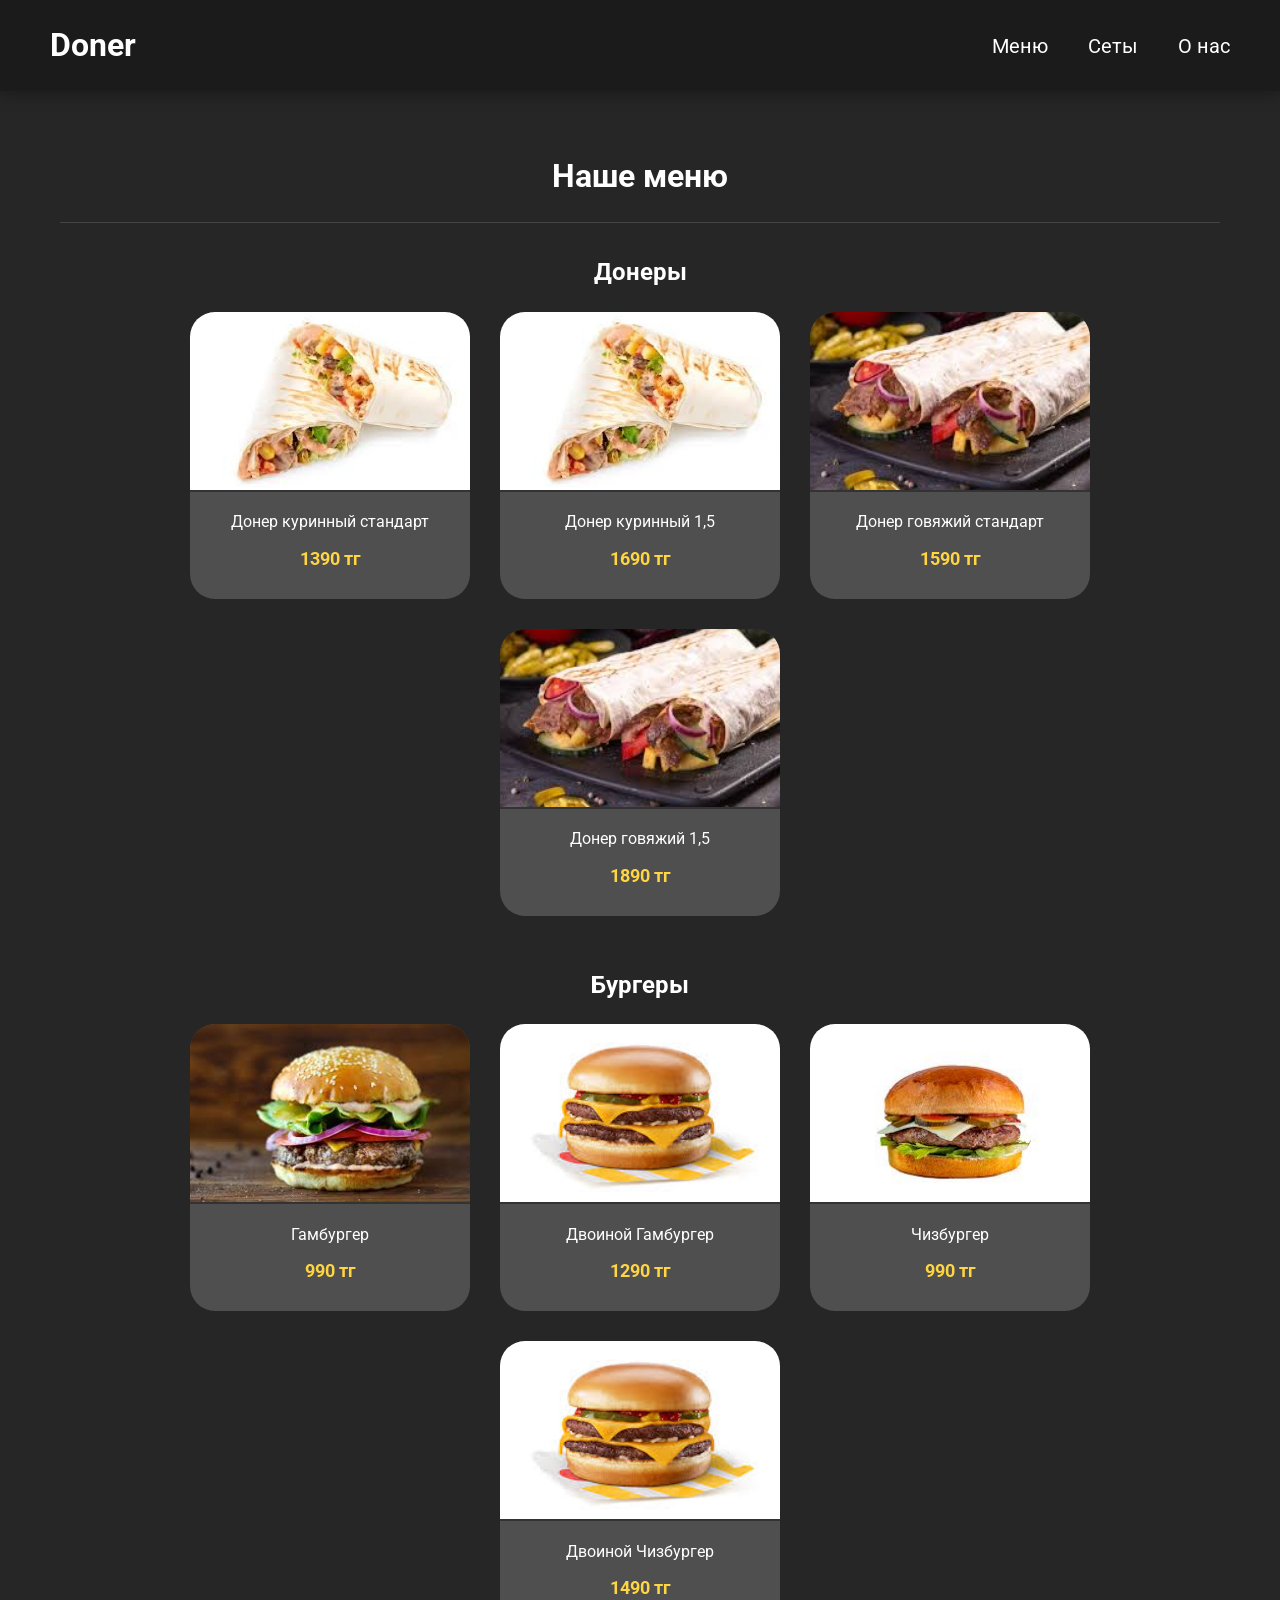
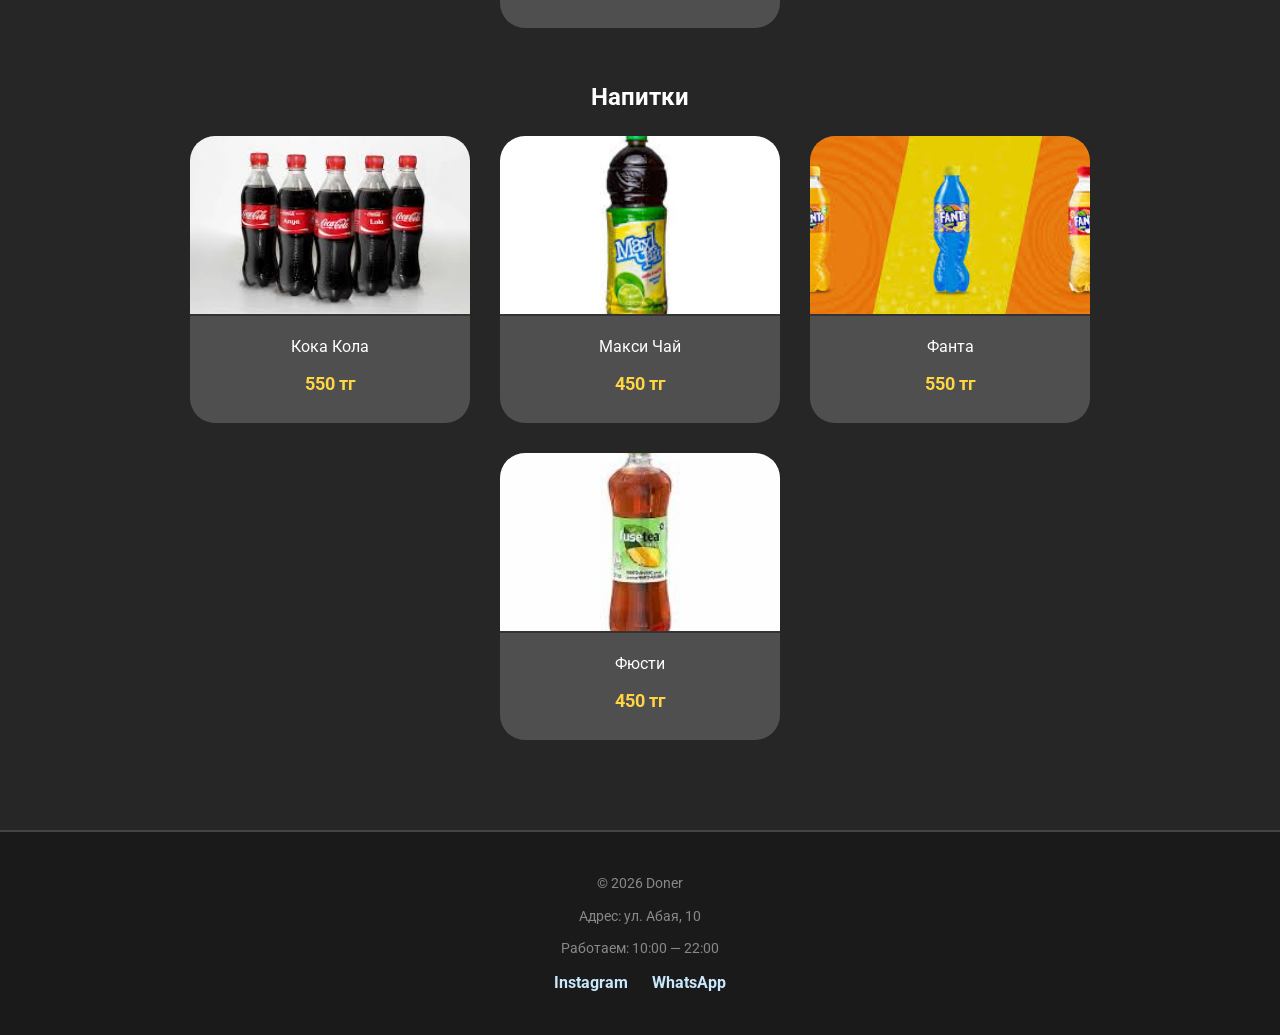
==== index.html @ 3eaf235e "Add files via upload" ====
<!DOCTYPE html>
<html>
    <head>
         <title>Doner</title>
         <link rel="stylesheet" type="text/css" href="doner.css">
         <link rel="website icon" type="webp" href=".webp">
         <meta charset="UTF-8">
         <meta name="viewport" content="width=device-width, initial-scale=1.0">
    </head>
    <body>
     <header>
          <div class="logo">
               <h1>Doner</h1>
          </div>

          <nav class="nav-links"> 
               <a href="#">Меню</a>
               <a href="#">Сеты</a>
               <a href="#">О нас</a>
          </nav>
     </header>

     <div class="container">
          <h1 class="menu">Наше меню</h1>
          <hr>
          <h2>Донеры</h2> 
          <section>
               <div class="doner">
                    <img src="chicenburger.jpeg">
                    <p>Донер куринный стандарт</p>
                    <p class="price">1390 тг</p>
               </div>

               <div class="chicen-doner">
                    <img src="chicenburger.jpeg">
                    <p>Донер куринный 1,5</p>
                    <p class="price">1690 тг</p>
               </div>

               <div class="doner">
                    <img src="cowdoner.jpg">
                    <p>Донер говяжий стандарт</p>
                    <p class="price">1590 тг</p>
               </div>

               <div class="chicen-doner">
                    <img src="cowdoner.jpg">
                    <p>Донер говяжий 1,5</p>
                    <p class="price">1890 тг</p>
               </div>
          </section>
          <h2>Бургеры</h2>
          <section>
               <div class="doner">
                    <img src="gamburger.jpg">
                    <p>Гамбургер</p>
                    <p class="price">990 тг</p>
               </div>

               <div class="doner">
                    <img src="2gamburger.jpg">
                    <p>Двоиной Гамбургер</p>
                    <p class="price">1290 тг</p>
               </div>

               <div class="doner">
                    <img src="чизбургер..jpg.jpg">
                    <p>Чизбургер</p>
                    <p class="price">990 тг</p>
               </div>

               <div class="doner">
                    <img src="чизбургер..jpg.jpg.jpg">
                    <p>Двоиной Чизбургер</p>
                    <p class="price">1490 тг</p>
               </div>
          </section>

          <h2>Напитки</h2>
          <section>
               <div class="doner">
                    <img src="колы.jpg">
                    <p>Кока Кола</p>
                    <p class="price">550 тг</p>
               </div>

               <div class="doner">
                    <img src="махичай.jpg">
                    <p>Макси Чай</p>
                    <p class="price">450 тг</p>
               </div>

               <div class="doner">
                    <img src="фантф.jpg">
                    <p>Фанта</p>
                    <p class="price">550 тг</p>
               </div>

               <div class="doner">
                    <img src="фюсти.jpg">
                    <p>Фюсти</p>
                    <p class="price">450 тг</p>
               </div>
          </section>
     </div>
     <footer>
    <div class="footer-content">
        <p>© 2026 Doner</p>
        <p>Адрес: ул. Абая, 10</p>
        <p>Работаем: 10:00 — 22:00</p>
        <div class="socials">
            <a href="#">Instagram</a>
            <a href="#">WhatsApp</a>
        </div>
    </div>
</footer>
    </body>
</html>
---- doner.css ----
/*@import url('https://fonts.googleapis.com/css2?family=Inter:ital,opsz,wght@0,14..32,100..900;1,14..32,100..900&family=Montserrat:ital,wght@0,100..900;1,100..900&family=Mulish:ital,wght@0,200..1000;1,200..1000&family=Raleway:ital,wght@0,100..900;1,100..900&family=Roboto:ital,wght@0,100..900;1,100..900&display=swap');

* { 
    margin: 0; 
    padding: 0; 
    box-sizing: border-box;  
}

body {
	background-color: #262626; 
	color: white; 
	font-family: Roboto;
}
header {
    display: flex;
    justify-content: space-between;
    align-items: center;
    padding: 20px 50px;
    background-color: rgba(26, 26, 26, 0.8);    
    backdrop-filter: blur(10px); 
    -webkit-backdrop-filter: blur(10px);
    position: sticky;
    z-index: 1000;
    top: 0;
    box-shadow: 0 4px 15px rgba(0, 0, 0, 0.3);
    width: 100%;
}

.nav-links {
    display: flex;
    gap: 40px;
}

header a {
    font-size: 24px;
    color: white;
    text-decoration: none;
    font-family: 'Roboto', sans-serif;
}

header a:hover {
    color: #ffcc00;
}

header a:active {
    color: #ffcc00;
}
.container {
    margin: 35px;
}


.container section {
    display: flex;
    flex-wrap: wrap;
    gap: 40px;
    justify-content: flex-start;
    margin: 40px;
}

.doner, .chicen-doner {
    height: 250px;
    width: 300px;
    background-color: #4f4f4f;
    border-radius: 25px;
    text-align: center;

    transition: transform 0.3s ease, box-shadow 0.3s ease; 
    cursor: pointer;
}

.doner:hover, .chicen-doner:hover {
    transform: scale(1.05); 
    box-shadow: 0 10px 20px rgba(0, 0, 0, 0.5);
    background-color: #5a5a5a;
}

.container img {
    height: 180px;
    width: 100%;
    border-radius: 25px 25px 0 0;
    object-fit: cover;
}

.doner p, .chicen-doner p {
    line-height: 1.4;
}

.price {
    color: #ffd642;
    font-weight: bold;
}
.container h1,h2{
    text-align: center;
    margin-bottom: 15px;
    margin-top: 15px;
}
footer {
    background-color: #1a1a1a;
    color: #888;
    padding: 40px 20px;
    text-align: center;
    border-top: 2px solid grey;
}

.footer-content p {
    margin-bottom: 10px;
    font-size: 14px;
}

.socials a {
    color: #cae8fc;
    text-decoration: none;
    margin: 0 10px;
    font-weight: bold;
}

.socials a:hover {
    text-decoration: underline;
}*/
/* 1. ПОДКЛЮЧЕНИЕ ШРИФТОВ И ОБЩИЕ СТИЛИ */
@import url('https://fonts.googleapis.com/css2?family=Roboto:wght@100..900&display=swap');

* { 
    margin: 0; 
    padding: 0; 
    box-sizing: border-box;  
}

html {
    scroll-behavior: smooth; /* Плавная прокрутка при нажатии на ссылки в меню */
}

body {
    background-color: #262626; 
    color: white; 
    font-family: 'Roboto', sans-serif;
    line-height: 1.6;
}

/* 2. ШАПКА САЙТА (HEADER) */
header {
    display: flex;
    justify-content: space-between;
    align-items: center;
    padding: 20px 50px;
    background-color: rgba(26, 26, 26, 0.8);    
    backdrop-filter: blur(10px); 
    -webkit-backdrop-filter: blur(10px);
    position: sticky;
    top: 0;
    width: 100%;
    z-index: 1000;
    box-shadow: 0 4px 15px rgba(0, 0, 0, 0.3);
}

.nav-links {
    display: flex;
    gap: 40px;
}

header a {
    font-size: 20px;
    color: white;
    text-decoration: none;
    transition: color 0.3s ease;
}

header a:hover, header a:active {
    color: #ffcc00;
}

/* 3. КОНТЕНТ (МЕНЮ) */
.container {
    padding: 40px 20px;
    max-width: 1200px;
    margin: 0 auto; /* Центрируем всё содержимое на больших экранах */
}

.container h1, .container h2 {
    text-align: center;
    margin: 20px 0;
}

hr {
    border: 0;
    height: 1px;
    background: #444;
    margin-bottom: 30px;
}

/* Сетка карточек */
.container section {
    display: flex;
    flex-wrap: wrap;
    gap: 30px;
    justify-content: center; /* Центрируем карточки в ряду */
    margin-bottom: 50px;
}

/* Карточка товара */
.doner, .chicen-doner {
    width: 280px;
    background-color: #4f4f4f;
    border-radius: 25px;
    text-align: center;
    padding-bottom: 15px;
    overflow: hidden; /* Чтобы картинка не вылезала за скругление углов */
    transition: transform 0.3s ease, box-shadow 0.3s ease; 
    cursor: pointer;
}

.doner:hover, .chicen-doner:hover {
    transform: scale(1.05); 
    box-shadow: 0 10px 25px rgba(0, 0, 0, 0.6);
    background-color: #5a5a5a;
}

.container img {
    height: 180px;
    width: 100%;
    object-fit: cover;
    border-bottom: 2px solid #333;
}

.doner p, .chicen-doner p {
    margin: 10px 5px;
    font-size: 16px;
}

.price {
    color: #ffd642;
    font-weight: bold;
    font-size: 18px !important;
}

/* 4. ПОДВАЛ (FOOTER) */
footer {
    background-color: #1a1a1a;
    color: #888;
    padding: 40px 20px;
    text-align: center;
    border-top: 2px solid #444;
}

.footer-content p {
    margin-bottom: 10px;
    font-size: 14px;
}

.socials a {
    color: #cae8fc;
    text-decoration: none;
    margin: 0 10px;
    font-weight: bold;
}

/* 5. КНОПКА WHATSAPP */
.whatsapp-button {
    position: fixed;
    bottom: 20px;
    right: 20px;
    background-color: #25d366;
    color: white;
    text-decoration: none;
    padding: 12px 20px;
    border-radius: 50px;
    display: flex;
    align-items: center;
    gap: 10px;
    z-index: 2000;
    box-shadow: 0 4px 15px rgba(0,0,0,0.5);
    transition: transform 0.3s ease;
}

.whatsapp-button:hover {
    transform: scale(1.1);
}

/* 6. АДАПТАЦИЯ ПОД МОБИЛЬНЫЕ УСТРОЙСТВА */
@media (max-width: 768px) {
    header {
        padding: 15px 20px;
        flex-direction: column; /* На очень узких экранах лого будет над меню */
        gap: 10px;
    }

    .nav-links {
        gap: 20px;
    }

    header a {
        font-size: 16px;
    }

    .container {
        padding: 20px 10px;
    }

    .container section {
        gap: 20px;
    }

    .doner, .chicen-doner {
        width: 100%; /* Карточка на всю ширину экрана */
        max-width: 320px; /* Чтобы не была слишком широкой на планшетах */
    }

    .whatsapp-button {
        padding: 10px 15px;
        font-size: 14px;
    }
}
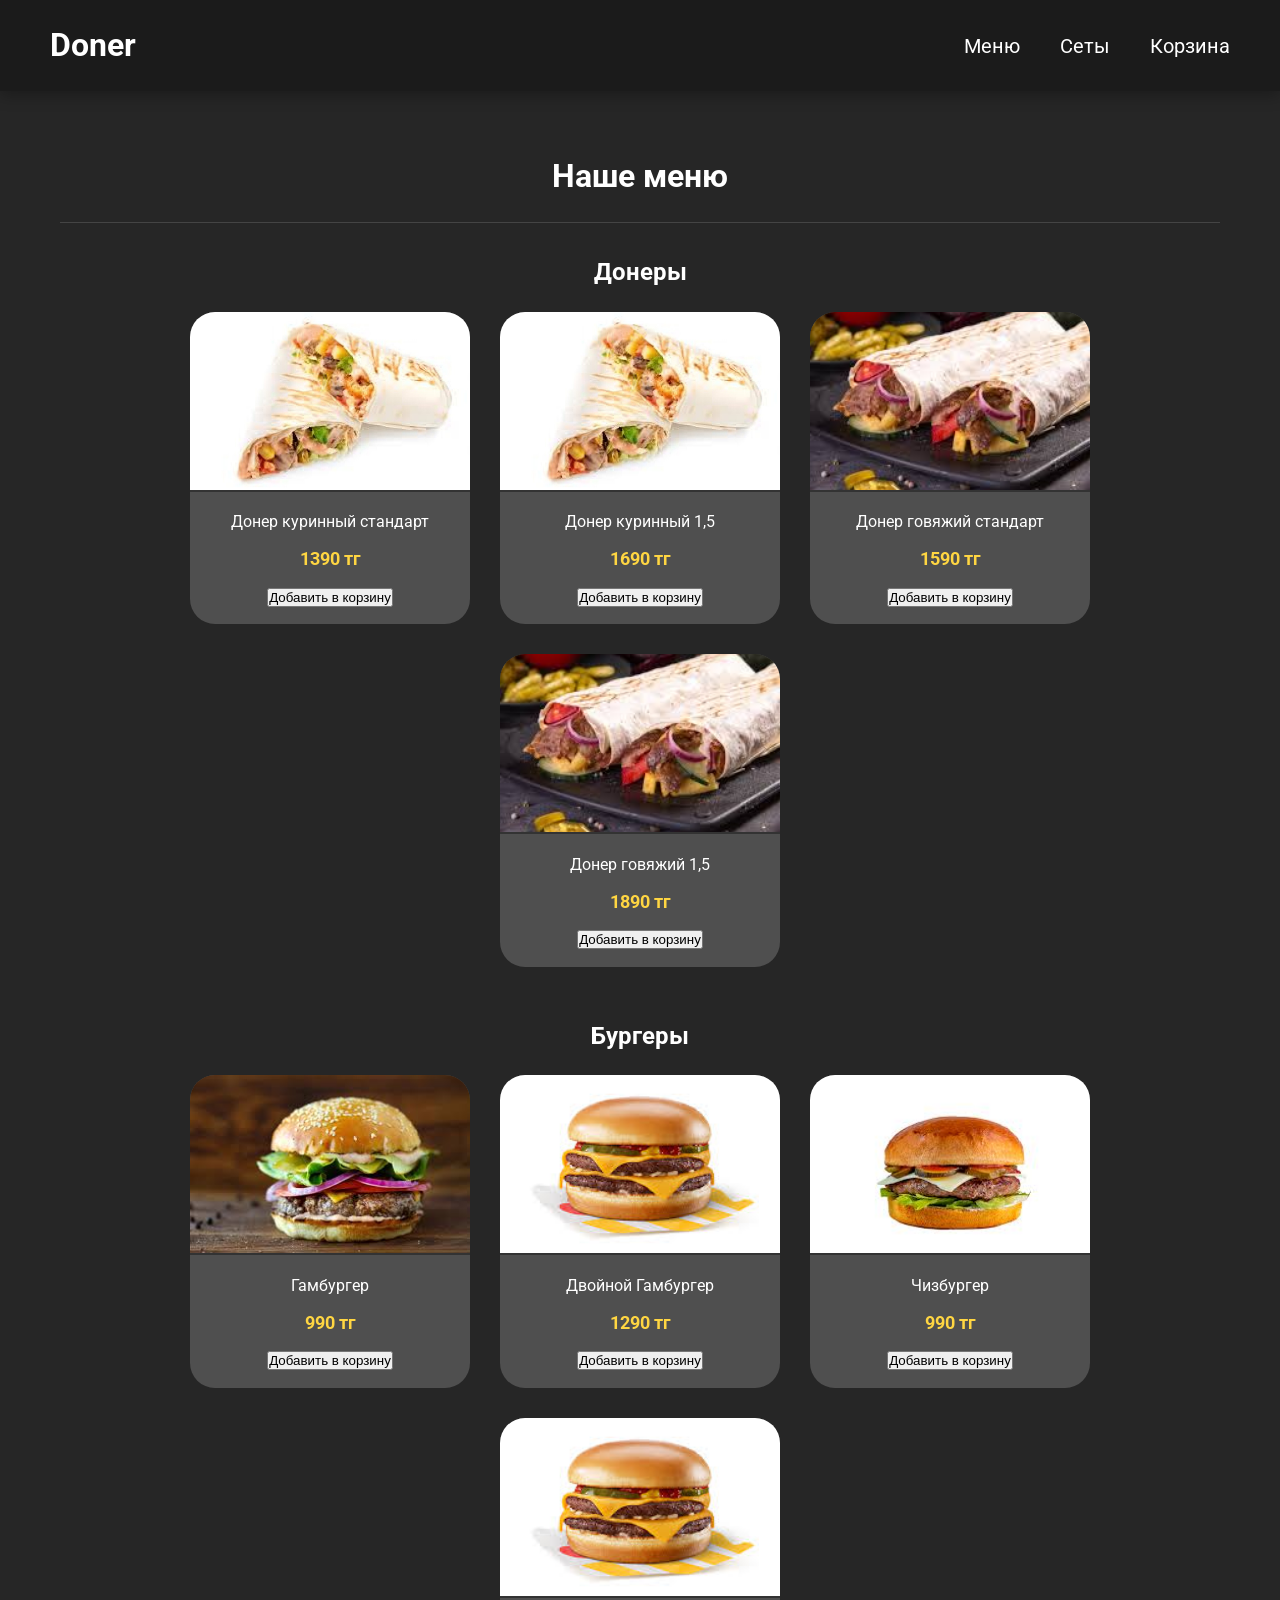
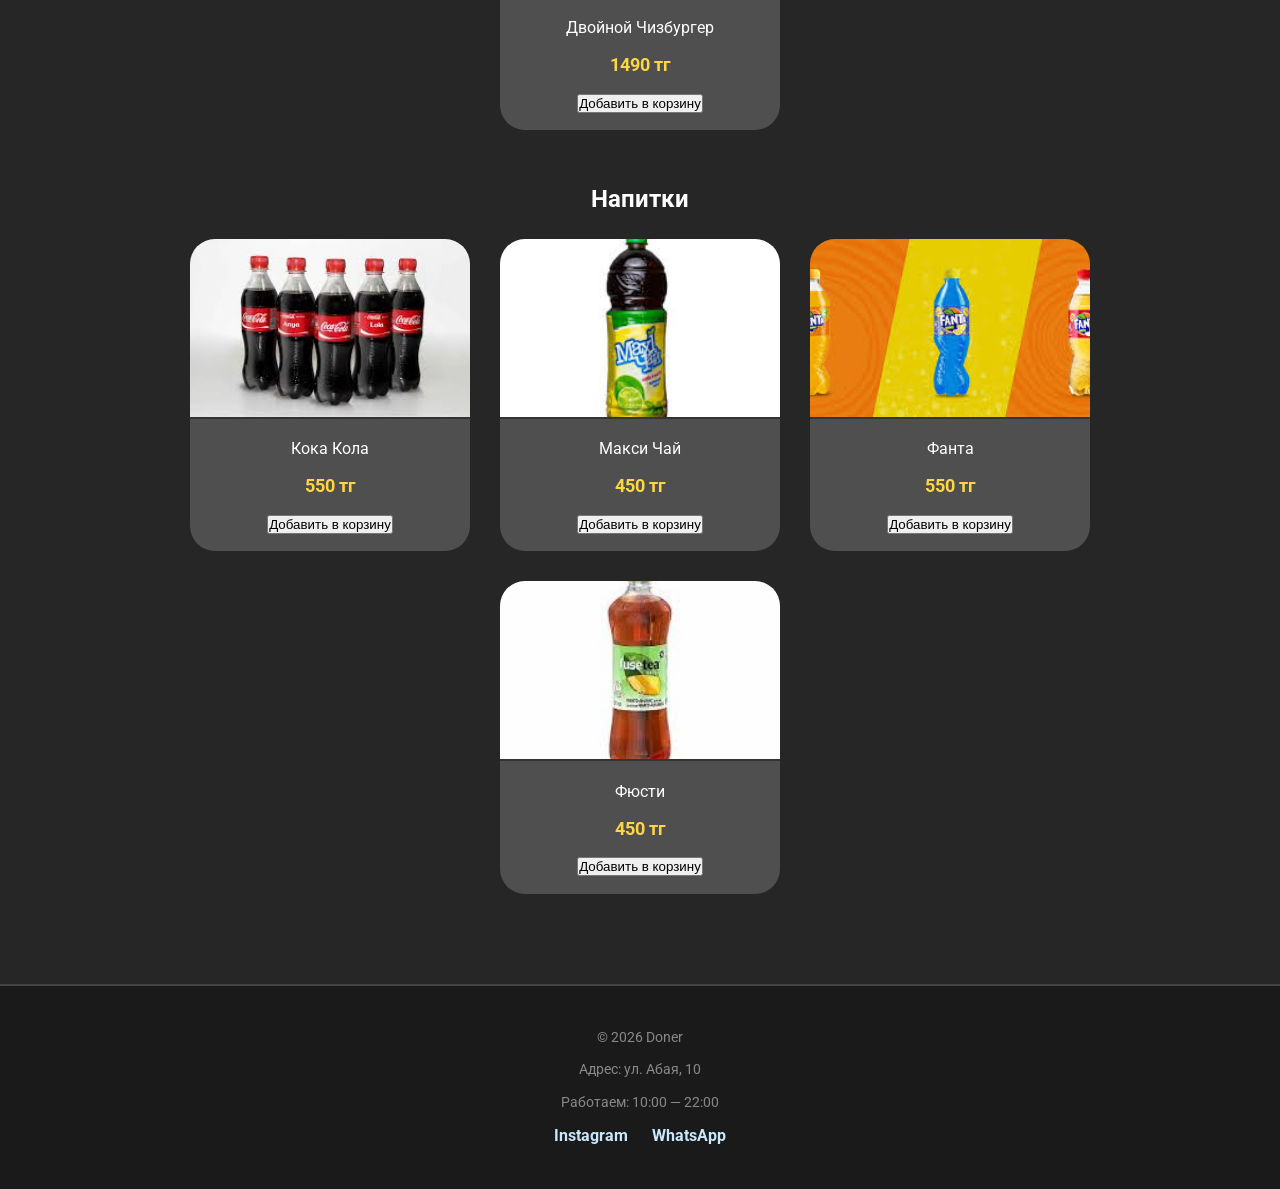
==== commit ccfd89a1: "Add files via upload" ====
--- a/index.html
+++ b/index.html
@@ -4,6 +4,7 @@
          <title>Doner</title>
          <link rel="stylesheet" type="text/css" href="doner.css">
          <link rel="website icon" type="webp" href=".webp">
+         <link href="https://unpkg.com/aos@2.3.1/dist/aos.css" rel="stylesheet">
          <meta charset="UTF-8">
          <meta name="viewport" content="width=device-width, initial-scale=1.0">
     </head>
@@ -16,7 +17,7 @@
           <nav class="nav-links"> 
                <a href="#">Меню</a>
                <a href="#">Сеты</a>
-               <a href="#">О нас</a>
+               <a href="#">Корзина</a>
           </nav>
      </header>
 
@@ -25,81 +26,93 @@
           <hr>
           <h2>Донеры</h2> 
           <section>
-               <div class="doner">
+               <div class="doner" data-aos="fade-up" data-aos-delay="100">
                     <img src="chicenburger.jpeg">
                     <p>Донер куринный стандарт</p>
                     <p class="price">1390 тг</p>
+                    <button class="buy-btn">Добавить в корзину</button>
                </div>
 
-               <div class="chicen-doner">
+               <div class="chicen-doner" data-aos="fade-up" data-aos-delay="200">
                     <img src="chicenburger.jpeg">
                     <p>Донер куринный 1,5</p>
                     <p class="price">1690 тг</p>
+                    <button class="buy-btn">Добавить в корзину</button>
                </div>
 
-               <div class="doner">
+               <div class="doner" data-aos="fade-up" data-aos-delay="300">
                     <img src="cowdoner.jpg">
                     <p>Донер говяжий стандарт</p>
                     <p class="price">1590 тг</p>
+                    <button class="buy-btn">Добавить в корзину</button>
                </div>
 
-               <div class="chicen-doner">
+               <div class="chicen-doner" data-aos="fade-up" data-aos-delay="400">
                     <img src="cowdoner.jpg">
                     <p>Донер говяжий 1,5</p>
                     <p class="price">1890 тг</p>
+                    <button class="buy-btn">Добавить в корзину</button>
                </div>
           </section>
           <h2>Бургеры</h2>
           <section>
-               <div class="doner">
+               <div class="doner" data-aos="fade-up" data-aos-delay="500">
                     <img src="gamburger.jpg">
                     <p>Гамбургер</p>
                     <p class="price">990 тг</p>
+                    <button class="buy-btn">Добавить в корзину</button>
                </div>
 
-               <div class="doner">
+               <div class="doner" data-aos="fade-up" data-aos-delay="600">
                     <img src="2gamburger.jpg">
-                    <p>Двоиной Гамбургер</p>
+                    <p>Двойной Гамбургер</p>
                     <p class="price">1290 тг</p>
+                    <button class="buy-btn">Добавить в корзину</button>
                </div>
 
-               <div class="doner">
+               <div class="doner" data-aos="fade-up" data-aos-delay="700">
                     <img src="чизбургер..jpg.jpg">
                     <p>Чизбургер</p>
                     <p class="price">990 тг</p>
+                    <button class="buy-btn">Добавить в корзину</button>
                </div>
 
-               <div class="doner">
+               <div class="doner" data-aos="fade-up" data-aos-delay="800">
                     <img src="чизбургер..jpg.jpg.jpg">
-                    <p>Двоиной Чизбургер</p>
+                    <p>Двойной Чизбургер</p>
                     <p class="price">1490 тг</p>
+                    <button class="buy-btn">Добавить в корзину</button>
                </div>
           </section>
 
           <h2>Напитки</h2>
           <section>
-               <div class="doner">
+               <div class="doner" data-aos="fade-up" data-aos-delay="900">
                     <img src="колы.jpg">
                     <p>Кока Кола</p>
                     <p class="price">550 тг</p>
+                    <button class="buy-btn">Добавить в корзину</button>
                </div>
 
-               <div class="doner">
+               <div class="doner" data-aos="fade-up" data-aos-delay="1000">
                     <img src="махичай.jpg">
                     <p>Макси Чай</p>
                     <p class="price">450 тг</p>
+                    <button class="buy-btn">Добавить в корзину</button>
                </div>
 
-               <div class="doner">
+               <div class="doner" data-aos="fade-up" data-aos-delay="1100">
                     <img src="фантф.jpg">
                     <p>Фанта</p>
                     <p class="price">550 тг</p>
+                    <button class="buy-btn">Добавить в корзину</button>
                </div>
 
-               <div class="doner">
+               <div class="doner" data-aos="fade-up" data-aos-delay="1200">
                     <img src="фюсти.jpg">
                     <p>Фюсти</p>
                     <p class="price">450 тг</p>
+                    <button class="buy-btn">Добавить в корзину</button>
                </div>
           </section>
      </div>
@@ -114,5 +127,9 @@
         </div>
     </div>
 </footer>
+<script src="https://unpkg.com/aos@2.3.1/dist/aos.js"></script>
+<script>
+  AOS.init();
+</script>
     </body>
 </html>
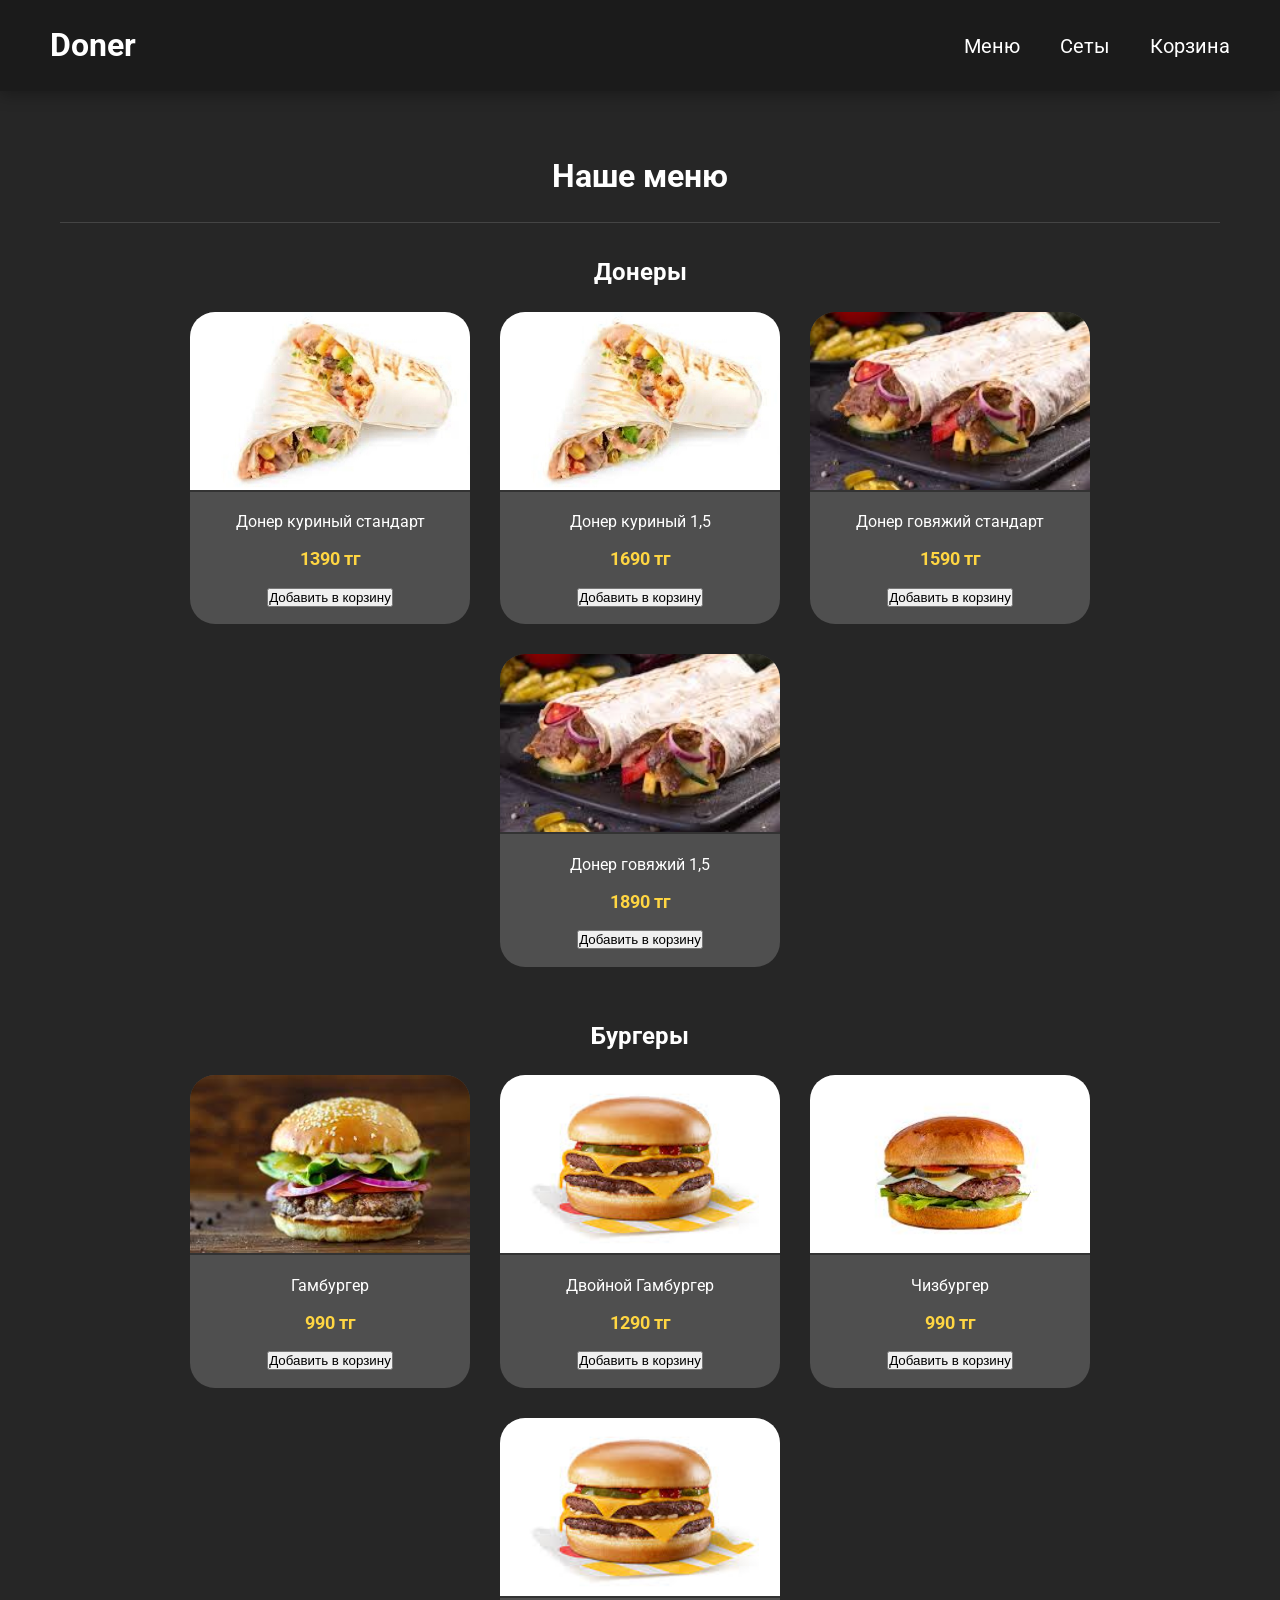
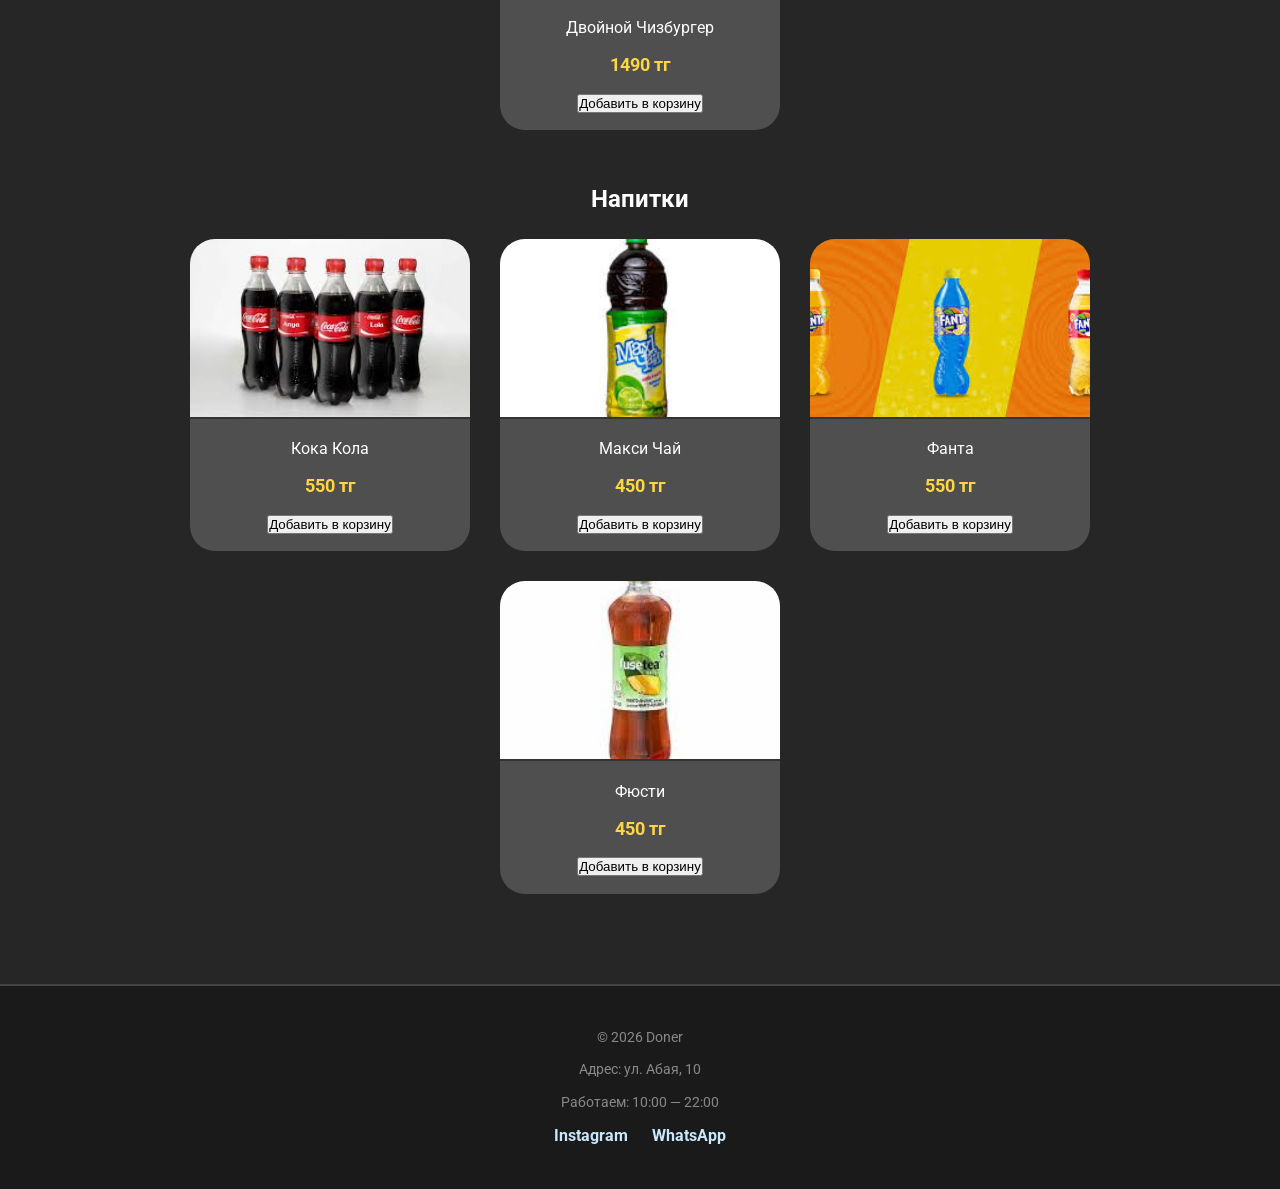
==== commit e454c13c: "Fix HTML formatting and add missing newline" ====
--- a/index.html
+++ b/index.html
@@ -28,14 +28,14 @@
           <section>
                <div class="doner" data-aos="fade-up" data-aos-delay="100">
                     <img src="chicenburger.jpeg">
-                    <p>Донер куринный стандарт</p>
+                    <p>Донер куриный стандарт</p>
                     <p class="price">1390 тг</p>
                     <button class="buy-btn">Добавить в корзину</button>
                </div>
 
                <div class="chicen-doner" data-aos="fade-up" data-aos-delay="200">
                     <img src="chicenburger.jpeg">
-                    <p>Донер куринный 1,5</p>
+                    <p>Донер куриный 1,5</p>
                     <p class="price">1690 тг</p>
                     <button class="buy-btn">Добавить в корзину</button>
                </div>
@@ -132,4 +132,5 @@
   AOS.init();
 </script>
     </body>
-</html>+
+</html>
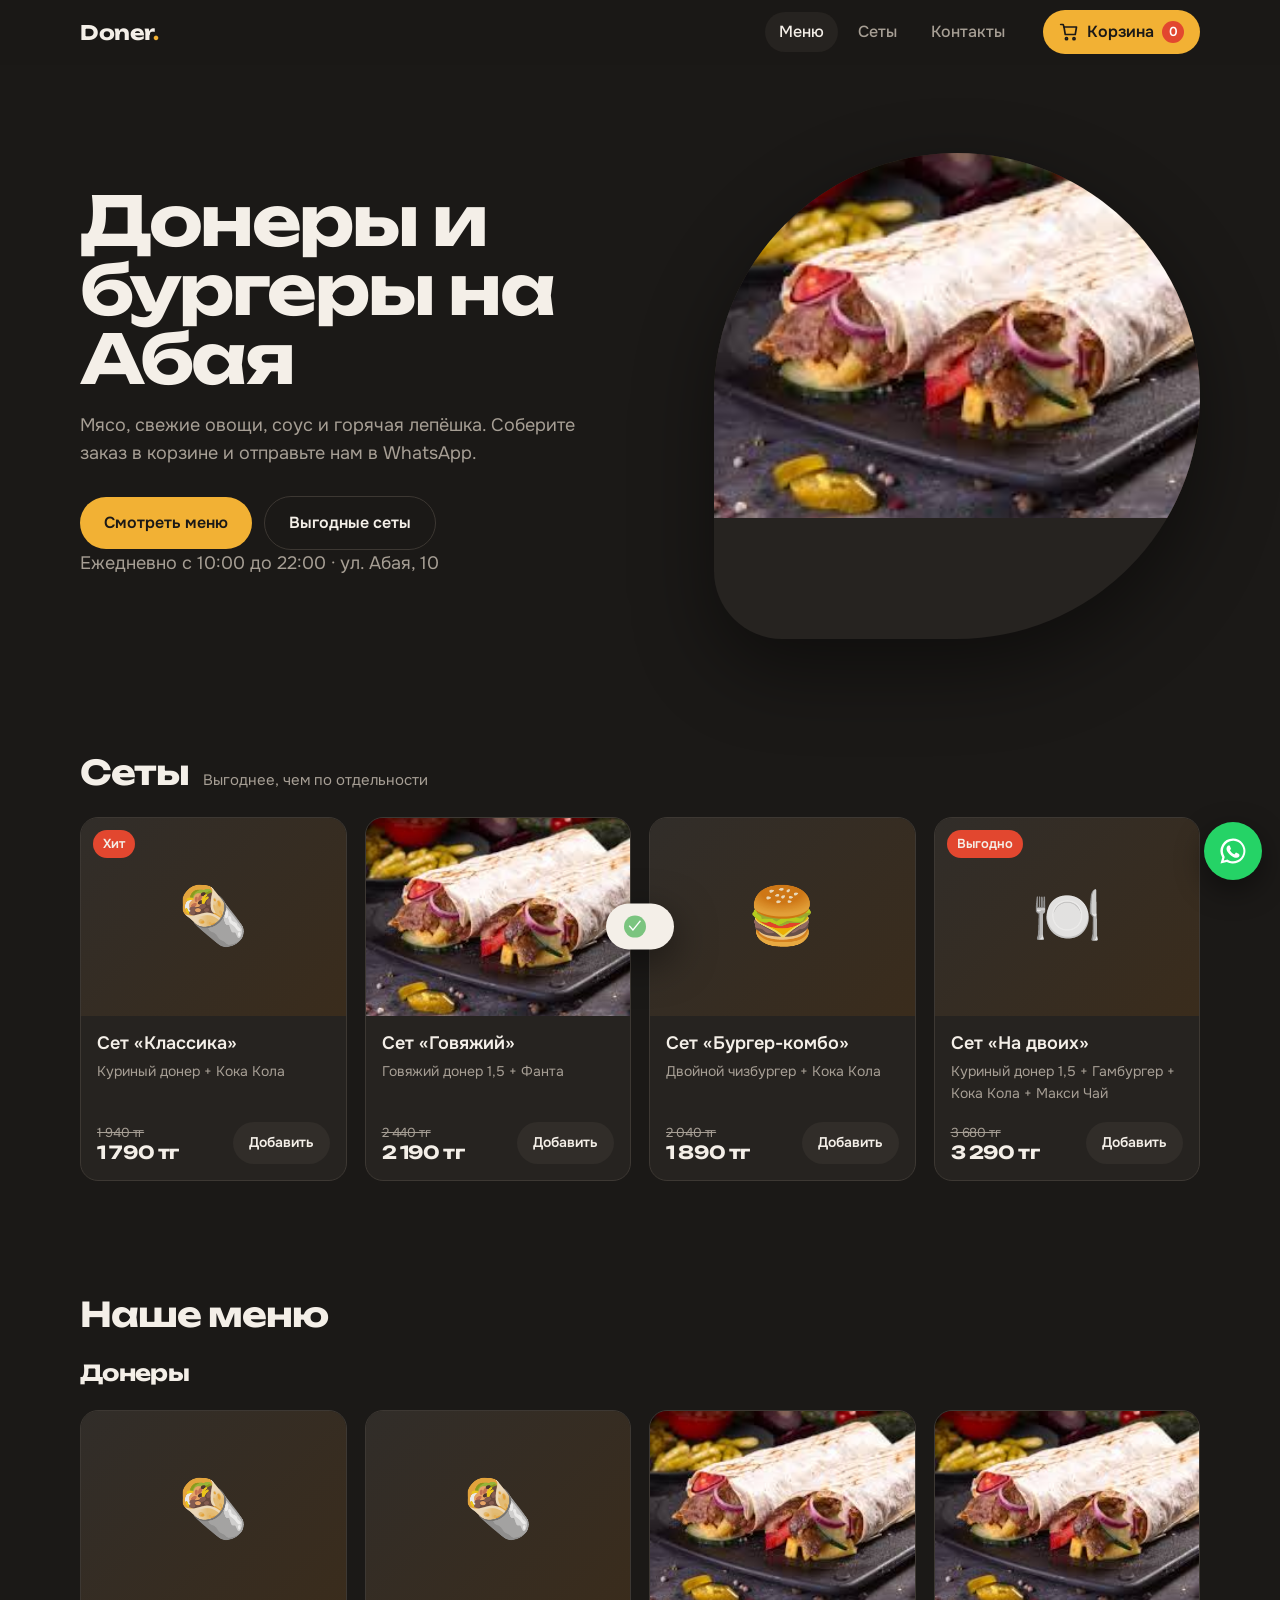
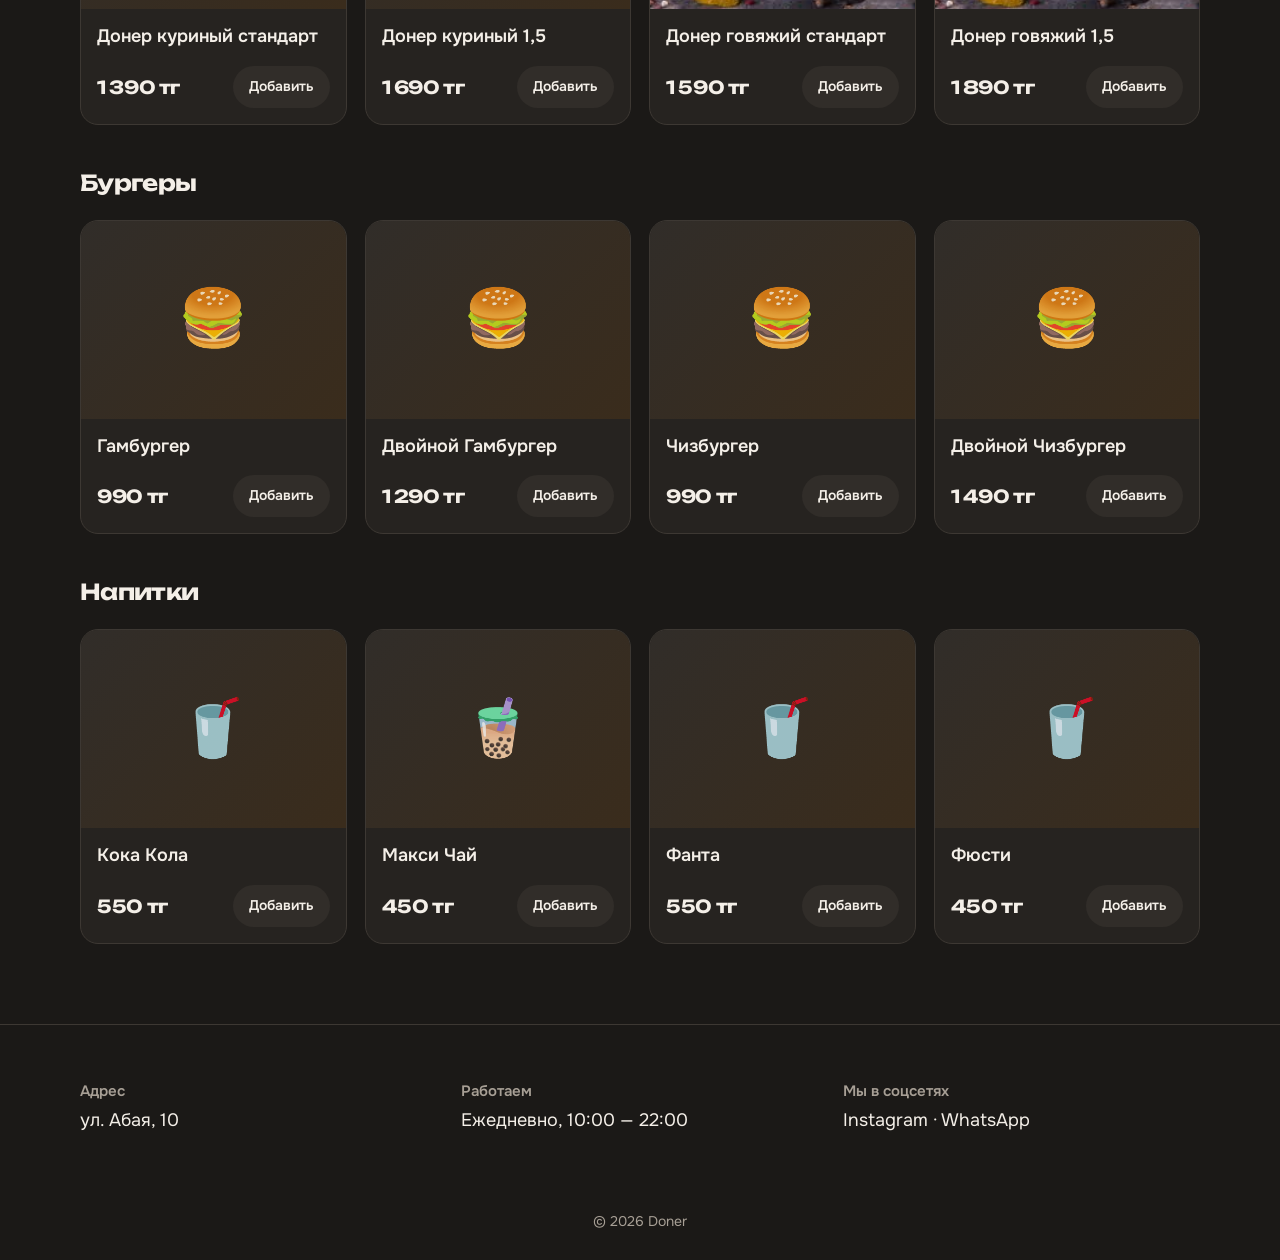
==== commit 4c8fab27: "Add files via upload" ====
--- a/index.html
+++ b/index.html
@@ -1,136 +1,95 @@
-<!DOCTYPE html>
-<html>
-    <head>
-         <title>Doner</title>
-         <link rel="stylesheet" type="text/css" href="doner.css">
-         <link rel="website icon" type="webp" href=".webp">
-         <link href="https://unpkg.com/aos@2.3.1/dist/aos.css" rel="stylesheet">
-         <meta charset="UTF-8">
-         <meta name="viewport" content="width=device-width, initial-scale=1.0">
-    </head>
-    <body>
-     <header>
-          <div class="logo">
-               <h1>Doner</h1>
-          </div>
-
-          <nav class="nav-links"> 
-               <a href="#">Меню</a>
-               <a href="#">Сеты</a>
-               <a href="#">Корзина</a>
-          </nav>
-     </header>
-
-     <div class="container">
-          <h1 class="menu">Наше меню</h1>
-          <hr>
-          <h2>Донеры</h2> 
-          <section>
-               <div class="doner" data-aos="fade-up" data-aos-delay="100">
-                    <img src="chicenburger.jpeg">
-                    <p>Донер куриный стандарт</p>
-                    <p class="price">1390 тг</p>
-                    <button class="buy-btn">Добавить в корзину</button>
-               </div>
-
-               <div class="chicen-doner" data-aos="fade-up" data-aos-delay="200">
-                    <img src="chicenburger.jpeg">
-                    <p>Донер куриный 1,5</p>
-                    <p class="price">1690 тг</p>
-                    <button class="buy-btn">Добавить в корзину</button>
-               </div>
-
-               <div class="doner" data-aos="fade-up" data-aos-delay="300">
-                    <img src="cowdoner.jpg">
-                    <p>Донер говяжий стандарт</p>
-                    <p class="price">1590 тг</p>
-                    <button class="buy-btn">Добавить в корзину</button>
-               </div>
-
-               <div class="chicen-doner" data-aos="fade-up" data-aos-delay="400">
-                    <img src="cowdoner.jpg">
-                    <p>Донер говяжий 1,5</p>
-                    <p class="price">1890 тг</p>
-                    <button class="buy-btn">Добавить в корзину</button>
-               </div>
-          </section>
-          <h2>Бургеры</h2>
-          <section>
-               <div class="doner" data-aos="fade-up" data-aos-delay="500">
-                    <img src="gamburger.jpg">
-                    <p>Гамбургер</p>
-                    <p class="price">990 тг</p>
-                    <button class="buy-btn">Добавить в корзину</button>
-               </div>
-
-               <div class="doner" data-aos="fade-up" data-aos-delay="600">
-                    <img src="2gamburger.jpg">
-                    <p>Двойной Гамбургер</p>
-                    <p class="price">1290 тг</p>
-                    <button class="buy-btn">Добавить в корзину</button>
-               </div>
-
-               <div class="doner" data-aos="fade-up" data-aos-delay="700">
-                    <img src="чизбургер..jpg.jpg">
-                    <p>Чизбургер</p>
-                    <p class="price">990 тг</p>
-                    <button class="buy-btn">Добавить в корзину</button>
-               </div>
-
-               <div class="doner" data-aos="fade-up" data-aos-delay="800">
-                    <img src="чизбургер..jpg.jpg.jpg">
-                    <p>Двойной Чизбургер</p>
-                    <p class="price">1490 тг</p>
-                    <button class="buy-btn">Добавить в корзину</button>
-               </div>
-          </section>
-
-          <h2>Напитки</h2>
-          <section>
-               <div class="doner" data-aos="fade-up" data-aos-delay="900">
-                    <img src="колы.jpg">
-                    <p>Кока Кола</p>
-                    <p class="price">550 тг</p>
-                    <button class="buy-btn">Добавить в корзину</button>
-               </div>
-
-               <div class="doner" data-aos="fade-up" data-aos-delay="1000">
-                    <img src="махичай.jpg">
-                    <p>Макси Чай</p>
-                    <p class="price">450 тг</p>
-                    <button class="buy-btn">Добавить в корзину</button>
-               </div>
-
-               <div class="doner" data-aos="fade-up" data-aos-delay="1100">
-                    <img src="фантф.jpg">
-                    <p>Фанта</p>
-                    <p class="price">550 тг</p>
-                    <button class="buy-btn">Добавить в корзину</button>
-               </div>
-
-               <div class="doner" data-aos="fade-up" data-aos-delay="1200">
-                    <img src="фюсти.jpg">
-                    <p>Фюсти</p>
-                    <p class="price">450 тг</p>
-                    <button class="buy-btn">Добавить в корзину</button>
-               </div>
-          </section>
-     </div>
-     <footer>
-    <div class="footer-content">
-        <p>© 2026 Doner</p>
-        <p>Адрес: ул. Абая, 10</p>
-        <p>Работаем: 10:00 — 22:00</p>
-        <div class="socials">
-            <a href="#">Instagram</a>
-            <a href="#">WhatsApp</a>
-        </div>
-    </div>
-</footer>
-<script src="https://unpkg.com/aos@2.3.1/dist/aos.js"></script>
-<script>
-  AOS.init();
-</script>
-    </body>
-
-</html>
+<!DOCTYPE html>
+<html lang="ru">
+<head>
+<meta charset="UTF-8">
+<meta name="viewport" content="width=device-width, initial-scale=1, viewport-fit=cover">
+<title>Doner — донеры и бургеры на Абая, 10</title>
+<meta name="description" content="Донеры, бургеры, сеты и напитки. Работаем с 10:00 до 22:00. Заказ через WhatsApp.">
+<meta name="theme-color" content="#1b1917">
+<link rel="preconnect" href="https://fonts.googleapis.com">
+<link rel="preconnect" href="https://fonts.gstatic.com" crossorigin>
+<link href="https://fonts.googleapis.com/css2?family=Onest:wght@400;500;600&family=Unbounded:wght@500;700&display=swap" rel="stylesheet">
+<link rel="stylesheet" href="style.css">
+</head>
+<body>
+
+<header class="header" id="header">
+  <div class="wrap">
+    <a href="#top" class="logo" aria-label="Doner — на главную">Doner<span>.</span></a>
+    <nav class="nav" aria-label="Основная навигация">
+      <a href="#menu">Меню</a>
+      <a href="#sets">Сеты</a>
+      <a href="#contacts">Контакты</a>
+    </nav>
+    <button class="cart-btn" id="openCart" aria-label="Открыть корзину">
+      <svg viewBox="0 0 24 24" fill="none" stroke="currentColor" stroke-width="2" stroke-linecap="round" stroke-linejoin="round" aria-hidden="true"><path d="M6 6h15l-1.5 9h-12z"/><path d="M6 6 5 3H2"/><circle cx="9" cy="20" r="1.3"/><circle cx="18" cy="20" r="1.3"/></svg>
+      <span class="label">Корзина</span>
+      <span class="badge" id="count">0</span>
+    </button>
+  </div>
+</header>
+
+<main id="top">
+  <section class="hero">
+    <div class="wrap">
+      <div>
+        <h1>Донеры и бургеры на Абая</h1>
+        <p>Мясо, свежие овощи, соус и горячая лепёшка. Соберите заказ в корзине и отправьте нам в WhatsApp.</p>
+        <div class="hero-actions">
+          <a href="#menu" class="btn btn-primary">Смотреть меню</a>
+          <a href="#sets" class="btn btn-ghost">Выгодные сеты</a>
+        </div>
+        <p class="hero-info">Ежедневно с 10:00 до 22:00 · ул. Абая, 10</p>
+      </div>
+      <div class="hero-pic"><div class="ph" data-emoji="🌯"><img src="cowdoner.jpg" alt="Донер говяжий" onerror="this.remove()"></div></div>
+    </div>
+  </section>
+
+  <section id="sets"><div class="wrap">
+    <h2 class="section-title">Сеты <small>Выгоднее, чем по отдельности</small></h2>
+    <div class="grid sets" id="grid-sets"></div>
+  </div></section>
+
+  <section id="menu"><div class="wrap">
+    <h2 class="section-title">Наше меню</h2>
+    <h3 class="section-title" style="font-size:22px">Донеры</h3>
+    <div class="grid" id="grid-doner"></div>
+    <h3 class="section-title" style="font-size:22px;margin-top:44px">Бургеры</h3>
+    <div class="grid" id="grid-burger"></div>
+    <h3 class="section-title" style="font-size:22px;margin-top:44px">Напитки</h3>
+    <div class="grid" id="grid-drink"></div>
+  </div></section>
+</main>
+
+<footer>
+  <section class="contacts" id="contacts"><div class="wrap">
+    <div><h4>Адрес</h4><p>ул. Абая, 10</p></div>
+    <div><h4>Работаем</h4><p>Ежедневно, 10:00 — 22:00</p></div>
+    <div><h4>Мы в соцсетях</h4><p><a href="#" target="_blank" rel="noopener">Instagram</a> · <a href="https://wa.me/77000000000" target="_blank" rel="noopener">WhatsApp</a></p></div>
+  </div></section>
+  <div class="footer">© 2026 Doner</div>
+</footer>
+
+<nav class="mobile-nav" aria-label="Быстрая навигация">
+  <a href="#menu">Меню</a><a href="#sets">Сеты</a><a href="#contacts">Контакты</a>
+</nav>
+
+<a class="wa" href="https://wa.me/77000000000" target="_blank" rel="noopener" aria-label="Написать в WhatsApp">
+  <svg viewBox="0 0 24 24" aria-hidden="true"><path d="M12 2a10 10 0 0 0-8.6 15.1L2 22l5-1.3A10 10 0 1 0 12 2zm0 18.2c-1.5 0-2.9-.4-4.1-1.2l-.3-.2-3 .8.8-2.9-.2-.3A8.2 8.2 0 1 1 12 20.2zm4.5-6.1c-.2-.1-1.5-.7-1.7-.8-.2-.1-.4-.1-.6.1l-.8 1c-.1.2-.3.2-.5.1a6.700 6.700 0 0 1-3.300-2.900c-.2-.4.2-.4.700-1.300.1-.2 0-.3 0-.4l-.8-1.900c-.2-.5-.4-.4-.6-.4h-.5c-.2 0-.4.100-.7.300-.2.300-.9.900-.9 2.200s.9 2.500 1 2.700c.1.200 1.800 2.800 4.400 3.900 1.600.7 2.300.7 3.100.6.500-.1 1.500-.6 1.700-1.200.2-.6.200-1.100.2-1.200-.1-.2-.3-.2-.5-.3z"/></svg>
+</a>
+
+<div class="overlay" id="overlay"></div>
+<aside class="drawer" id="drawer" aria-label="Корзина" aria-hidden="true">
+  <div class="drawer-head"><h2>Ваш заказ</h2><button class="icon-btn" id="closeCart" aria-label="Закрыть корзину">×</button></div>
+  <div class="items" id="items"></div>
+  <div class="drawer-foot">
+    <div class="total"><span>Итого</span><b id="total">0 тг</b></div>
+    <a class="btn btn-primary" id="order" href="#" target="_blank" rel="noopener">Заказать в WhatsApp</a>
+    <button class="link-btn" id="clear">Очистить корзину</button>
+  </div>
+</aside>
+<div class="toast" id="toast" role="status" aria-live="polite"><i>✓</i><span id="toastText"></span></div>
+
+<script src="script.js" defer></script>
+</body>
+</html>
--- a/style.css
+++ b/style.css
@@ -0,0 +1,152 @@
+/* ===== Переменные ===== */
+:root{
+  --bg:#1b1917; --surface:#262320; --surface-2:#312d29; --line:#3d3833;
+  --text:#f4efe8; --muted:#a79f95;
+  --accent:#f2b134;      /* шафран — главный акцент */
+  --chili:#e2472f;       /* чили — бейджи и счётчик */
+  --ok:#7bc47f;
+  --radius:18px; --radius-sm:12px;
+  --font-head:"Unbounded","Onest",system-ui,sans-serif;
+  --font-body:"Onest",system-ui,-apple-system,"Segoe UI",sans-serif;
+  --header-h:64px;
+}
+*,*::before,*::after{box-sizing:border-box}
+html{scroll-behavior:smooth;scroll-padding-top:calc(var(--header-h) + 12px)}
+body{margin:0;background:var(--bg);color:var(--text);font:400 16px/1.55 var(--font-body);-webkit-font-smoothing:antialiased}
+body.lock{overflow:hidden}
+img{display:block;max-width:100%}
+button{font:inherit;color:inherit;cursor:pointer;border:0;background:none}
+a{color:inherit;text-decoration:none}
+:focus-visible{outline:2px solid var(--accent);outline-offset:3px;border-radius:6px}
+.wrap{width:min(1120px,100% - 32px);margin-inline:auto}
+
+/* ===== Шапка ===== */
+.header{position:sticky;top:0;z-index:50;background:rgba(27,25,23,.82);backdrop-filter:blur(14px);-webkit-backdrop-filter:blur(14px);border-bottom:1px solid transparent;transition:border-color .25s,background .25s;padding-top:env(safe-area-inset-top,0)}
+.header.scrolled{border-color:var(--line);background:rgba(27,25,23,.94)}
+.header .wrap{height:var(--header-h);display:flex;align-items:center;gap:24px}
+.logo{font:700 20px var(--font-head);letter-spacing:-.02em;margin-right:auto}
+.logo span{color:var(--accent)}
+.nav{display:flex;gap:6px}
+.nav a{padding:8px 14px;border-radius:99px;color:var(--muted);font-weight:500;transition:.2s}
+.nav a:hover,.nav a.active{color:var(--text);background:var(--surface)}
+.cart-btn{position:relative;display:flex;align-items:center;gap:8px;padding:10px 16px;border-radius:99px;background:var(--accent);color:#1b1917;font-weight:600;transition:transform .15s}
+.cart-btn:active{transform:scale(.96)}
+.cart-btn svg{width:20px;height:20px}
+.badge{min-width:22px;height:22px;padding:0 6px;border-radius:99px;background:var(--chili);color:#fff;font-size:13px;font-weight:600;display:grid;place-items:center}
+.badge.bump{animation:bump .4s}
+@keyframes bump{40%{transform:scale(1.5)}}
+
+/* ===== Hero ===== */
+.hero{padding:clamp(36px,7vw,88px) 0 clamp(28px,5vw,56px)}
+.hero .wrap{display:grid;grid-template-columns:1.1fr .9fr;gap:40px;align-items:center}
+.hero h1{margin:0 0 18px;font:700 clamp(34px,6vw,68px)/1.02 var(--font-head);letter-spacing:-.035em}
+.hero p{margin:0 0 28px;max-width:44ch;color:var(--muted);font-size:18px}
+.hero-actions{display:flex;flex-wrap:wrap;gap:12px;align-items:center}
+.btn{display:inline-flex;align-items:center;justify-content:center;gap:8px;padding:14px 24px;border-radius:99px;font-weight:600;transition:.2s}
+.btn-primary{background:var(--accent);color:#1b1917}
+.btn-primary:hover{filter:brightness(1.08);transform:translateY(-2px)}
+.btn-ghost{border:1px solid var(--line)}
+.btn-ghost:hover{border-color:var(--accent);color:var(--accent)}
+.hero-info{margin-top:26px;color:var(--muted);font-size:15px}
+.hero-pic{position:relative;aspect-ratio:1;border-radius:50% 50% 50% 14%;overflow:hidden;background:var(--surface);box-shadow:0 30px 80px rgba(0,0,0,.45)}
+.hero-pic .ph{position:absolute;inset:0}
+.hero .wrap > *{animation:rise .7s both}
+.hero .wrap > *:nth-child(2){animation-delay:.12s}
+@keyframes rise{from{opacity:0;transform:translateY(22px)}}
+
+/* ===== Секции и карточки ===== */
+section{padding:clamp(28px,5vw,56px) 0}
+.section-title{display:flex;align-items:baseline;gap:14px;margin:0 0 24px;font:700 clamp(24px,3.4vw,34px) var(--font-head);letter-spacing:-.03em}
+.section-title small{font:400 15px var(--font-body);color:var(--muted);letter-spacing:0}
+.grid{display:grid;grid-template-columns:repeat(auto-fill,minmax(240px,1fr));gap:18px}
+.grid.sets{grid-template-columns:repeat(auto-fill,minmax(260px,1fr))}
+.card{display:flex;flex-direction:column;background:var(--surface);border-radius:var(--radius);overflow:hidden;border:1px solid var(--line);transition:transform .25s,border-color .25s,box-shadow .25s}
+.card:hover{transform:translateY(-4px);border-color:#5a5148;box-shadow:0 18px 40px rgba(0,0,0,.35)}
+.ph{position:relative;aspect-ratio:4/3;background:linear-gradient(135deg,var(--surface-2),#3a2c1c);display:grid;place-items:center;overflow:hidden}
+.ph::after{content:attr(data-emoji);font-size:56px;opacity:.9}
+.ph img{position:absolute;inset:0;width:100%;height:100%;object-fit:cover;z-index:1;transition:transform .5s}
+.card:hover .ph img{transform:scale(1.06)}
+.tag{position:absolute;top:12px;left:12px;z-index:2;padding:4px 10px;border-radius:99px;background:var(--chili);font-size:13px;font-weight:600}
+.card-body{display:flex;flex-direction:column;gap:6px;flex:1;padding:16px}
+.card h3{margin:0;font-size:18px;font-weight:600;line-height:1.25}
+.card .desc{margin:0;color:var(--muted);font-size:14px}
+.card-foot{display:flex;align-items:center;justify-content:space-between;gap:10px;margin-top:auto;padding-top:12px}
+.price{font:700 18px var(--font-head);letter-spacing:-.02em}
+.price s{display:block;font:400 13px var(--font-body);color:var(--muted)}
+.add{padding:10px 16px;border-radius:99px;background:var(--surface-2);font-weight:600;font-size:14px;transition:.2s}
+.add:hover{background:var(--accent);color:#1b1917}
+.add:active{transform:scale(.95)}
+.add.done{background:var(--ok);color:#12210f}
+
+/* ===== Контакты ===== */
+.contacts{border-top:1px solid var(--line);margin-top:24px}
+.contacts .wrap{display:grid;grid-template-columns:repeat(auto-fit,minmax(220px,1fr));gap:24px}
+.contacts h4{margin:0 0 6px;font:600 15px var(--font-body);color:var(--muted)}
+.contacts p{margin:0;font-size:18px}
+.contacts a:hover{color:var(--accent)}
+.footer{padding:20px 0 calc(28px + env(safe-area-inset-bottom,0));color:var(--muted);font-size:14px;text-align:center}
+
+/* ===== Корзина (drawer) ===== */
+.overlay{position:fixed;inset:0;z-index:90;background:rgba(0,0,0,.6);opacity:0;pointer-events:none;transition:opacity .3s}
+.overlay.open{opacity:1;pointer-events:auto}
+.drawer{position:fixed;top:0;right:0;bottom:0;z-index:100;width:min(420px,100%);display:flex;flex-direction:column;background:var(--surface);border-left:1px solid var(--line);transform:translateX(100%);transition:transform .35s cubic-bezier(.2,.8,.2,1)}
+.drawer.open{transform:none}
+.drawer-head{display:flex;align-items:center;justify-content:space-between;padding:18px 20px;padding-top:calc(18px + env(safe-area-inset-top,0));border-bottom:1px solid var(--line)}
+.drawer-head h2{margin:0;font:700 20px var(--font-head)}
+.icon-btn{width:40px;height:40px;border-radius:50%;display:grid;place-items:center;font-size:22px;transition:.2s}
+.icon-btn:hover{background:var(--surface-2)}
+.items{flex:1;overflow-y:auto;padding:8px 20px;overscroll-behavior:contain}
+.empty{padding:48px 0;text-align:center;color:var(--muted)}
+.empty b{display:block;margin-bottom:6px;color:var(--text);font-size:18px}
+.item{display:grid;grid-template-columns:64px 1fr auto;gap:12px;align-items:center;padding:14px 0;border-bottom:1px solid var(--line)}
+.item .ph{width:64px;height:64px;aspect-ratio:1;border-radius:var(--radius-sm)}
+.item .ph::after{font-size:26px}
+.item-name{font-weight:600;line-height:1.25}
+.item-sum{color:var(--muted);font-size:14px}
+.qty{display:flex;align-items:center;gap:4px;margin-top:6px}
+.qty button{width:30px;height:30px;border-radius:50%;background:var(--surface-2);font-size:18px;line-height:1}
+.qty button:hover{background:var(--accent);color:#1b1917}
+.qty span{min-width:26px;text-align:center;font-weight:600}
+.remove{align-self:start;width:32px;height:32px;color:var(--muted);border-radius:50%}
+.remove:hover{color:var(--chili);background:var(--surface-2)}
+.drawer-foot{padding:18px 20px calc(18px + env(safe-area-inset-bottom,0));border-top:1px solid var(--line);display:grid;gap:12px}
+.total{display:flex;justify-content:space-between;align-items:baseline;font-size:18px}
+.total b{font:700 24px var(--font-head);letter-spacing:-.02em}
+.drawer-foot .btn{width:100%}
+.btn[disabled]{opacity:.4;pointer-events:none}
+.link-btn{color:var(--muted);font-size:14px;justify-self:center}
+.link-btn:hover{color:var(--chili)}
+
+/* ===== Уведомление ===== */
+.toast{position:fixed;left:50%;bottom:calc(24px + env(safe-area-inset-bottom,0));z-index:120;display:flex;align-items:center;gap:10px;max-width:calc(100% - 32px);padding:12px 18px;border-radius:99px;background:var(--text);color:#1b1917;font-weight:500;box-shadow:0 12px 40px rgba(0,0,0,.5);transform:translate(-50%,160%);transition:transform .35s cubic-bezier(.2,.8,.2,1)}
+.toast.show{transform:translate(-50%,0)}
+.toast i{font-style:normal;display:grid;place-items:center;width:22px;height:22px;border-radius:50%;background:var(--ok);color:#fff;font-size:13px}
+
+/* ===== WhatsApp ===== */
+.wa{position:fixed;right:18px;bottom:calc(20px + env(safe-area-inset-bottom,0));z-index:60;width:58px;height:58px;border-radius:50%;background:#25d366;display:grid;place-items:center;box-shadow:0 10px 30px rgba(0,0,0,.45);transition:transform .2s}
+.wa:hover{transform:scale(1.08)}
+.wa svg{width:30px;height:30px;fill:#fff}
+
+/* ===== Адаптив ===== */
+@media (max-width:820px){
+  .hero .wrap{grid-template-columns:1fr}
+  .hero-pic{order:-1;max-width:320px;aspect-ratio:4/3;border-radius:var(--radius)}
+}
+@media (max-width:640px){
+  .nav{display:none}                  /* на телефоне навигация внизу */
+  .mobile-nav{display:flex}
+  body{padding-bottom:64px}
+  .grid,.grid.sets{grid-template-columns:1fr 1fr;gap:12px}
+  .card-body{padding:12px}
+  .card h3{font-size:15px}
+  .card .desc{display:none}
+  .card-foot{flex-direction:column;align-items:stretch}
+  .add{text-align:center}
+  .cart-btn .label{display:none}
+  .wa{bottom:calc(78px + env(safe-area-inset-bottom,0))}
+  .toast{bottom:calc(80px + env(safe-area-inset-bottom,0))}
+}
+.mobile-nav{display:none;position:fixed;left:0;right:0;bottom:0;z-index:55;justify-content:space-around;padding:8px 8px calc(8px + env(safe-area-inset-bottom,0));background:rgba(27,25,23,.95);backdrop-filter:blur(14px);border-top:1px solid var(--line)}
+.mobile-nav a{padding:8px 16px;border-radius:99px;color:var(--muted);font-weight:500;font-size:14px}
+.mobile-nav a.active{color:#1b1917;background:var(--accent)}
+@media (prefers-reduced-motion:reduce){*{animation:none!important;transition:none!important;scroll-behavior:auto!important}}
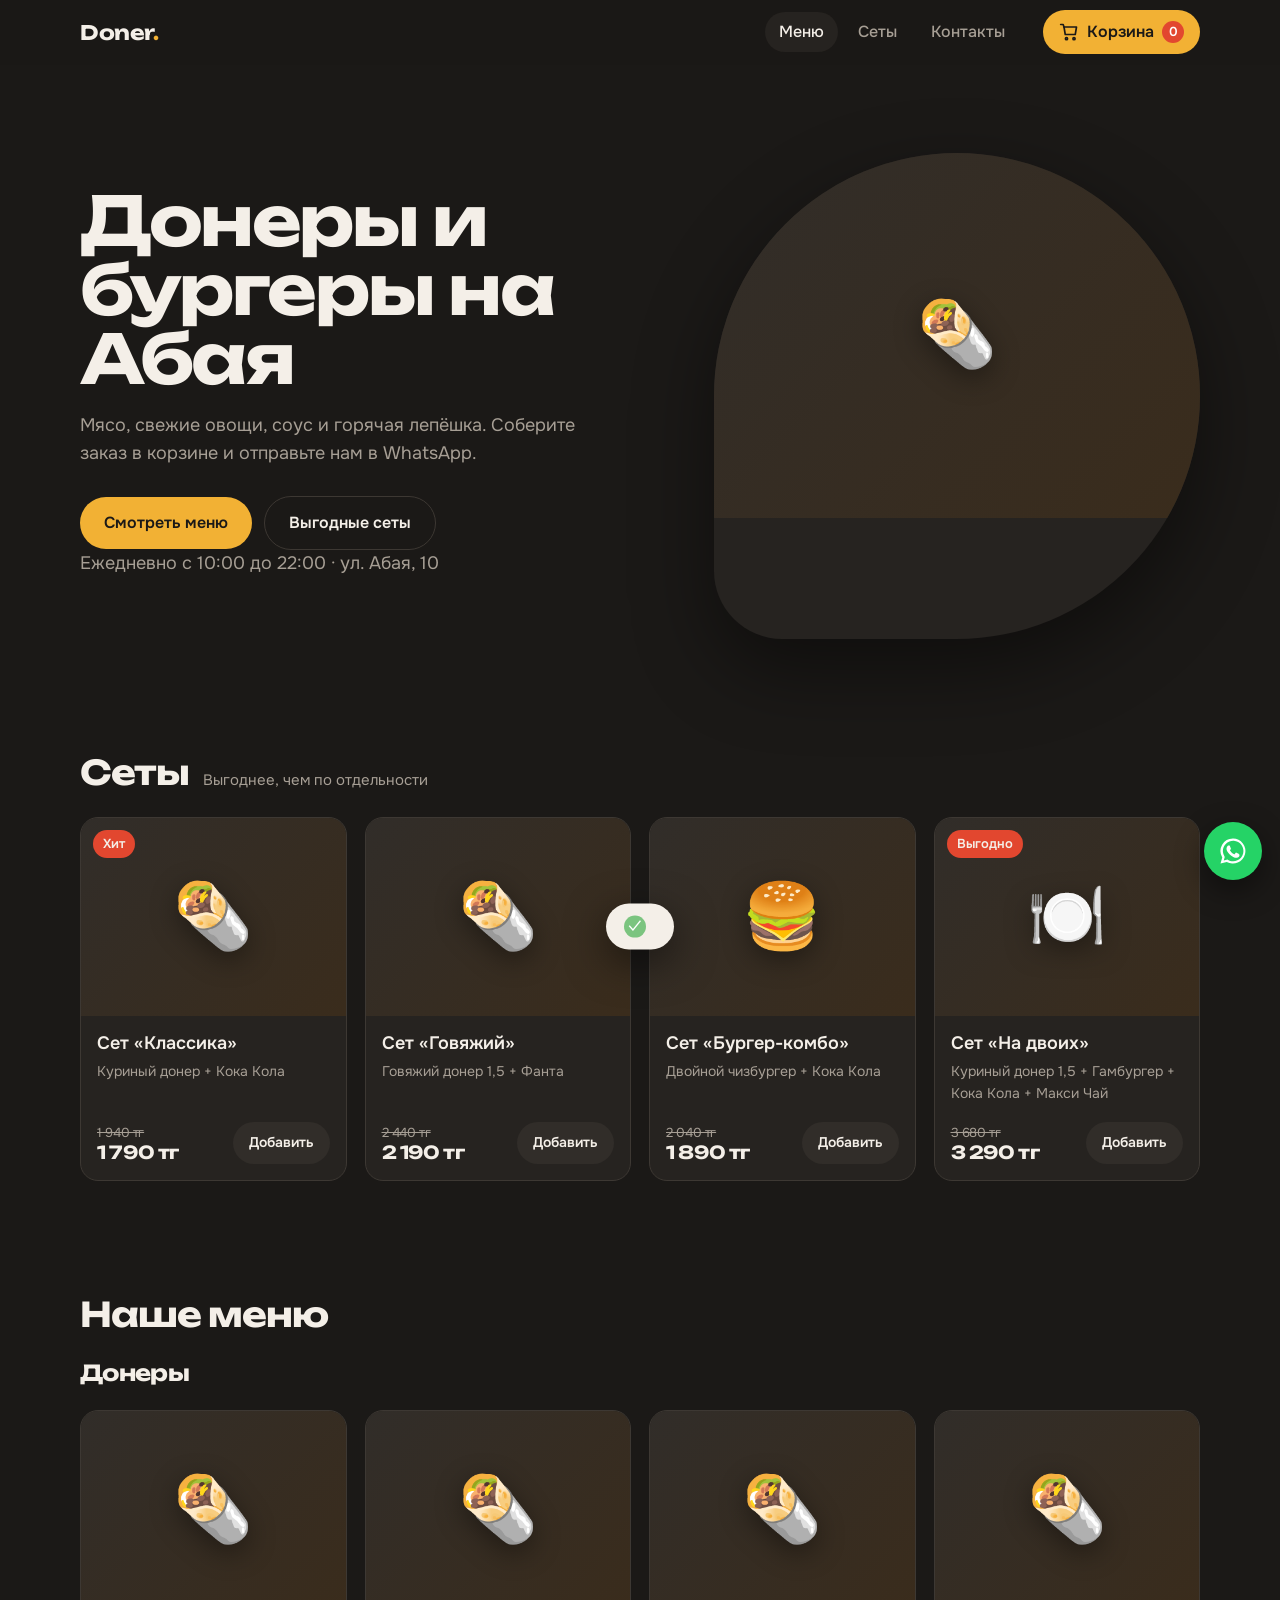
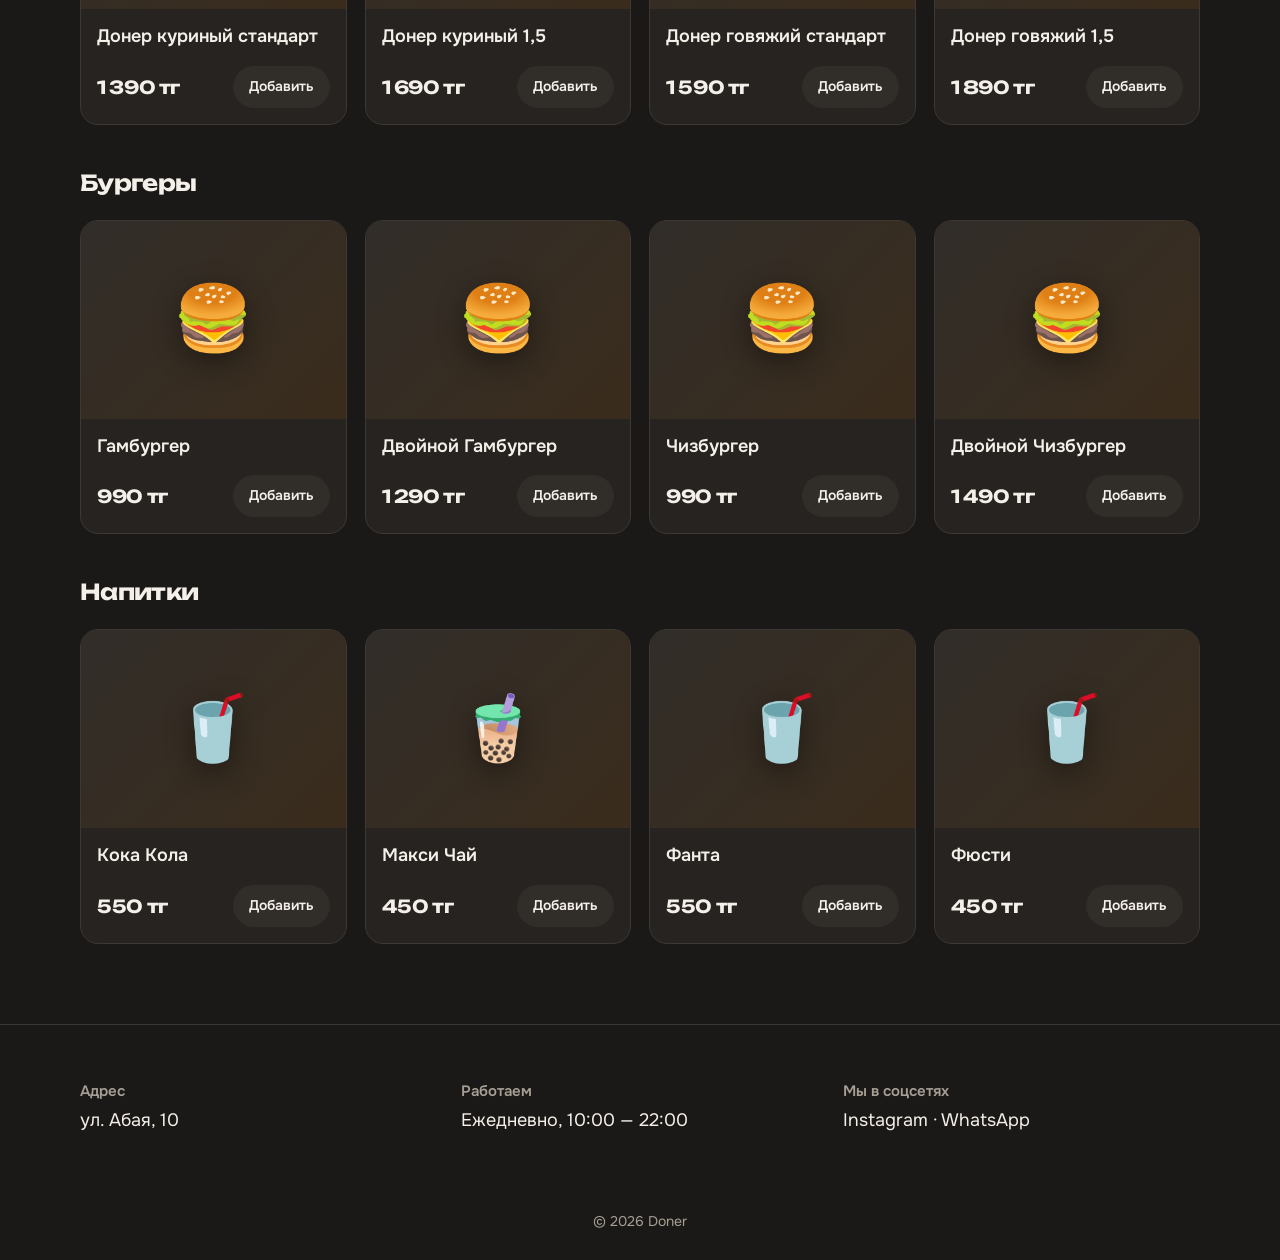
==== commit f8bcdd7a: "Add files via upload" ====
--- a/index.html
+++ b/index.html
@@ -41,7 +41,7 @@
         </div>
         <p class="hero-info">Ежедневно с 10:00 до 22:00 · ул. Абая, 10</p>
       </div>
-      <div class="hero-pic"><div class="ph" data-emoji="🌯"><img src="cowdoner.jpg" alt="Донер говяжий" onerror="this.remove()"></div></div>
+      <div class="hero-pic"><div class="ph" data-emoji="🌯"></div></div>
     </div>
   </section>
 
--- a/style.css
+++ b/style.css
@@ -63,7 +63,7 @@
 .card{display:flex;flex-direction:column;background:var(--surface);border-radius:var(--radius);overflow:hidden;border:1px solid var(--line);transition:transform .25s,border-color .25s,box-shadow .25s}
 .card:hover{transform:translateY(-4px);border-color:#5a5148;box-shadow:0 18px 40px rgba(0,0,0,.35)}
 .ph{position:relative;aspect-ratio:4/3;background:linear-gradient(135deg,var(--surface-2),#3a2c1c);display:grid;place-items:center;overflow:hidden}
-.ph::after{content:attr(data-emoji);font-size:56px;opacity:.9}
+.ph::after{content:attr(data-emoji);font-size:64px;filter:drop-shadow(0 8px 14px rgba(0,0,0,.4))}
 .ph img{position:absolute;inset:0;width:100%;height:100%;object-fit:cover;z-index:1;transition:transform .5s}
 .card:hover .ph img{transform:scale(1.06)}
 .tag{position:absolute;top:12px;left:12px;z-index:2;padding:4px 10px;border-radius:99px;background:var(--chili);font-size:13px;font-weight:600}
